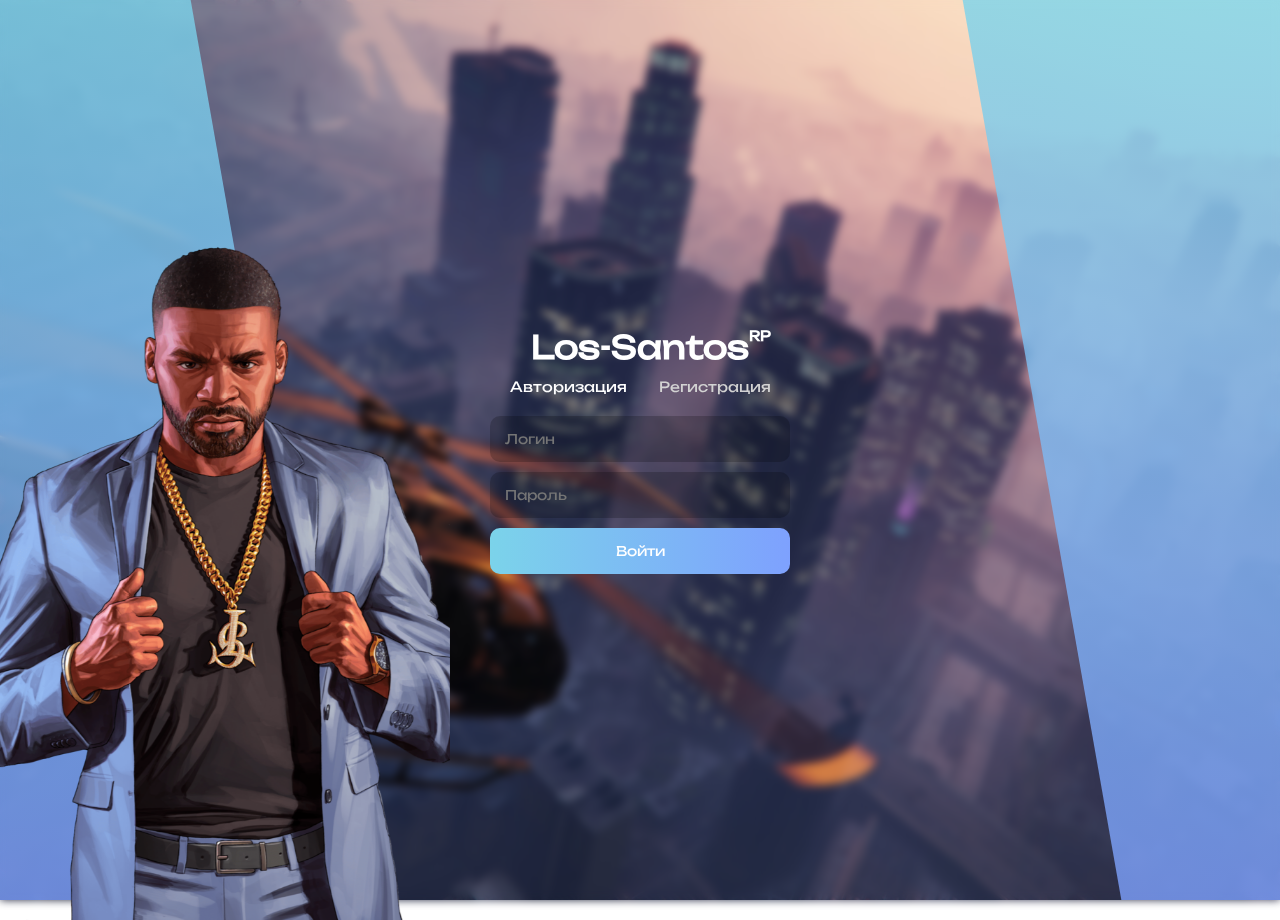
==== client_packages/cef/auth/index.html @ 6a450342 "register" ====
<!DOCTYPE html>
<html lang="ru">
    <head>
        <meta charset="UTF-8">
        <meta name="viewport" content="width=device-width, initial-scale=1.0">
        <link rel="stylesheet" href="css/auth.css">
        <title>CEF | REGISTER</title>
    </head>
    <body>
        <div class="character"></div>
        <div class="parallelogram left"></div>
        <div class="parallelogram right"></div>
        <div class="content">
            <h1 style="display: flex; position: relative;">Los-Santos<span style="font-size: 14px; position: absolute; left: 100%;">RP</span></h1>
            <div class="auth-buttons">
                <button id="login-btn" class="active">Авторизация</button>
                <button id="reg-btn">Регистрация</button>
            </div>
            <form id="login-form" class="auth" style="display: flex;">
                <input name="login" placeholder="Логин">
                <input name="password" placeholder="Пароль" type="password">
                <button onclick="onLoginButtonClick()" type="button">Войти</button>
            </form>
            <form id="reg-form" class="auth" style="display: none;">
                <input name="login" placeholder="Логин">
                <input name="email" placeholder="Почта">
                <input name="password" placeholder="Пароль" type="password">
                <input name="password-confirmation" placeholder="Подтверждение пароля" type="password">
                <button onclick="onRegisterButtonClick()" type="button">Зарегистрироваться</button>
            </form>
        </div>
        <script src="js/script.js"></script>
        <script>
            document.getElementById('login-btn').addEventListener('click', function() {
                document.getElementById('login-form').style.display = 'flex';
                document.getElementById('reg-form').style.display = 'none';
                this.classList.add('active');
                document.getElementById('reg-btn').classList.remove('active');
            });

            document.getElementById('reg-btn').addEventListener('click', function() {
                document.getElementById('login-form').style.display = 'none';
                document.getElementById('reg-form').style.display = 'flex';
                this.classList.add('active');
                document.getElementById('login-btn').classList.remove('active');
            });

            function onLoginButtonClick() {
                mp.trigger('closeBrowser');
            }
            function onRegisterButtonClick() {
                const form = document.getElementById('reg-form');
                const loginValue = form.elements['login'].value;
                const passwordValue = form.elements['password'].value;
                const passwordConfirmationValue = form.elements['password-confirmation'].value;
                const emailValue = form.elements['email'].value;

                const loginPattern = /^[a-zA-Z0-9]{4,24}$/;
                if(!loginValue.match(loginPattern)) return;

                const passwordPattern = /^[a-zA-Z0-9]{6,64}$/;
                if(!passwordValue.match(passwordPattern)) return;

                if(passwordValue !== passwordConfirmationValue) return;

                // const emailPattern = /^[A-Za-z0-9._%+-]+@[A-Za-z0-9.-]+\.[A-Za-z]{2,}$/;
                // if(!emailValue.match(emailPattern)) return;

                mp.trigger('CEF:CLIENT::REGISTER_BUTTON_CLICKED', loginValue, passwordValue, emailValue);
            }
        </script>
    </body>
</html>
---- client_packages/cef/auth/css/auth.css ----
@font-face {
    font-family: "Unbounded"; 
    src: url("../fonts/Unbounded.ttf") format("truetype"); 
    font-style: normal; 
    font-weight: normal; 
  } 
  * {
    font-family: 'Unbounded', sans-serif;
    color: white;
    box-sizing: border-box;
    transition: all .3s linear;
    margin: 0;
  }
  body {
    margin: 0;
    position: absolute;
    width: 100%;
    height: 100%;
    left: 0;
    top: 0;
    overflow: hidden;
    display: flex;
    flex-direction: column;
    align-items: center;
    justify-content: center;
    background: url("../img/screen-bg.jpg") no-repeat center center fixed;
    background-size: cover;
    background-repeat: no-repeat;
    will-change: transform; /* Для лучшей производительности */
    transition: transform 0.1s ease-out; /* Опционально: плавный переход */
  }
  body::before {
    z-index: 1;
    position: absolute;
    content: "";
    left: 0;
    top: 0;
    width: 100%;
    height: 100%;
    filter: blur(4px);
    background: url("../img/screen-bg.jpg") no-repeat center center fixed;
    background-size: cover;
    background-repeat: no-repeat;
  }
  .parallelogram {
    width: 450px;
    height: 100%;
    background: linear-gradient(180deg, rgba(123,211,234,.8) 0%, rgba(126,161,254,.8) 100%);
    transform: skew(10deg) translateX(-80px);
    position: absolute;
    overflow: hidden;
    z-index: 1;
  }
  .parallelogram.left {
    left: 0;
  }
  .parallelogram.right {
    right: -10%;
  }
  .character {
    position: absolute;
    z-index: 100;
    background-size: cover;
    background-repeat: no-repeat;
    bottom: -20px;
    left: 0;
    background-image: url("../img/franklin.png");
    width: 600px;
    height: 800px;
    background-position: center;
    will-change: transform; /* Добавьте это для лучшей производительности */
    transition: transform 0.1s ease-out; /* Опционально: добавьте плавность */
  }
  .content {
    display: flex;
    flex-direction: column;
    align-items: center;
    justify-content: center;
    text-align: center;
    gap: 10px;
    color: white;
    z-index: 2;
    position: relative;
    width: 300px;
  }
  .auth-buttons {
    display: flex;
    align-items: center;
    gap: 20px;
    justify-content: space-between;
  }
  .auth-buttons button {
    background: none;
    color: lightgray;
    outline: none;
    border: none;
    font-size: 14px;
    cursor: pointer;
  }
  .auth-buttons button.active {
    color: white;
  }
  form.auth {
    display: none;
    flex-direction: column;
    align-items: center;
    gap: 10px;
    width: 100%;
    margin-top: 10px;
  }
  form.auth input {
    padding: 15px;
    background-color: rgba(0, 0, 0, .2);
    width: 100%;
    outline: none;
    border: none;
    border-radius: 10px;

  }
  form.auth button {
    padding: 15px;
    width: 100%;
    border: none;
    outline: none;
    background: linear-gradient(90deg, rgba(123,211,234,1) 0%, rgba(126,161,254,1) 100%);
    border-radius: 10px;
    cursor: pointer;
  }
  form.auth button:hover {
    opacity: .8;
  }
  @media (max-width: 1500px) {
    .parallelogram {
      width: 350px;
    }
    .parallelogram.right {
      right: -15%;
    }
    .character {
      width: 500px;
      height: 700px;
      left: -50px;
    }
  }
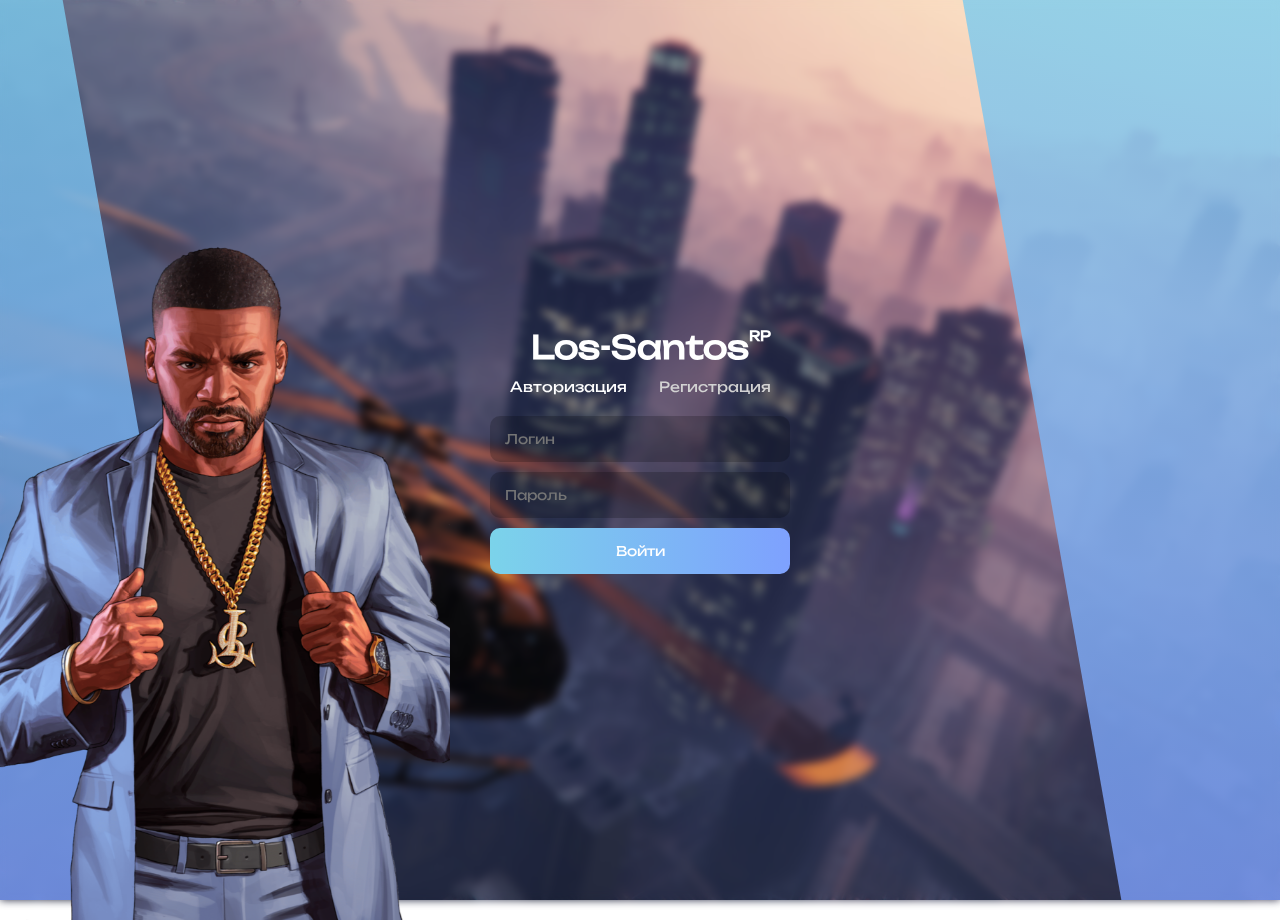
==== commit f57b0c65: "login" ====
--- a/client_packages/cef/auth/index.html
+++ b/client_packages/cef/auth/index.html
@@ -7,6 +7,7 @@
         <title>CEF | REGISTER</title>
     </head>
     <body>
+        
         <div class="character"></div>
         <div class="parallelogram left"></div>
         <div class="parallelogram right"></div>
@@ -19,18 +20,52 @@
             <form id="login-form" class="auth" style="display: flex;">
                 <input name="login" placeholder="Логин">
                 <input name="password" placeholder="Пароль" type="password">
-                <button onclick="onLoginButtonClick()" type="button">Войти</button>
+                <button id="login-submit" onclick="onLoginButtonClick()" type="button">Войти</button>
             </form>
             <form id="reg-form" class="auth" style="display: none;">
                 <input name="login" placeholder="Логин">
-                <input name="email" placeholder="Почта">
+                <input name="email" placeholder="Адрес электронной почты">
                 <input name="password" placeholder="Пароль" type="password">
                 <input name="password-confirmation" placeholder="Подтверждение пароля" type="password">
-                <button onclick="onRegisterButtonClick()" type="button">Зарегистрироваться</button>
+                <button id="register-submit" onclick="onRegisterButtonClick()" type="button">Зарегистрироваться</button>
             </form>
         </div>
-        <script src="js/script.js"></script>
+        <div class="notify" id="notify-block">
+            <span class="icon error" id="notify-error-icon">
+                <svg xmlns="http://www.w3.org/2000/svg" height="24px" viewBox="0 -960 960 960" width="24px" fill="#e8eaed">
+                    <path d="m256-200-56-56 224-224-224-224 56-56 224 224 224-224 56 56-224 224 224 224-56 56-224-224-224 224Z"/>
+                </svg>
+            </span>
+            <span class="icon success" id="notify-success-icon">
+                <svg xmlns="http://www.w3.org/2000/svg" height="24px" viewBox="0 -960 960 960" width="24px" fill="#e8eaed">
+                    <path d="M382-240 154-468l57-57 171 171 367-367 57 57-424 424Z"/>
+                </svg>
+            </span>
+            <p id="notify-message">Ошибка</p>
+        </div>
         <script>
+            let notifyTimer = null;
+            function setNotify(value, isSuccess) {
+                const notifySuccessIcon = document.getElementById('notify-success-icon');
+                const notifyErrorIcon = document.getElementById('notify-error-icon');
+                if (isSuccess) {
+                    notifyErrorIcon.style.display = 'none';
+                    notifySuccessIcon.style.display = 'flex';
+                } else {
+                    notifySuccessIcon.style.display = 'none';
+                    notifyErrorIcon.style.display = 'flex';
+                }
+
+                const notifyBlock = document.getElementById('notify-block');
+                const notifyContent = document.getElementById('notify-message');
+                notifyContent.textContent = value;
+                notifyBlock.style.opacity = 1;
+                notifyTimer = setTimeout(() => {
+                    notifyBlock.style.opacity = 0;
+                    clearTimeout(notifyTimer);
+                }, 3000);
+                
+            }
             document.getElementById('login-btn').addEventListener('click', function() {
                 document.getElementById('login-form').style.display = 'flex';
                 document.getElementById('reg-form').style.display = 'none';
@@ -46,7 +81,32 @@
             });
 
             function onLoginButtonClick() {
-                mp.trigger('closeBrowser');
+                const form = document.getElementById('login-form');
+                const loginValue = form.elements['login'].value;
+                const passwordValue = form.elements['password'].value;
+                const loginPattern = /^[a-zA-Z0-9]{0,}$/;
+                if(!loginValue.match(loginPattern)) {
+                    setNotify('Логин может состоять только из латинский символов и цифр', false);
+                    return;
+                }
+                if(loginValue.length < 4 || loginValue.length > 24) {
+                    setNotify('Длина логина не может быть менее 4 или более 24 символов', false);
+                    return;
+                } 
+                const passwordPattern = /^[a-zA-Z0-9]{0,}$/;
+                if(!passwordValue.match(passwordPattern)) {
+                    setNotify('Пароль может состоять только из латинский символов и цифр', false);
+                    return;
+                }
+
+                if(passwordValue.length < 6 || passwordValue.length > 64) {
+                    setNotify('Длина пароля не может быть менее 6 или более 64 символов', false);
+                    return;
+                }
+                const loginButton = document.getElementById('login-submit');
+                loginButton.textContent = 'ЗАГРУЗКА';
+                loginButton.disabled = true;
+                mp.trigger('CEF:CLIENT::LOGIN_BUTTON_CLICKED', loginValue, passwordValue);
             }
             function onRegisterButtonClick() {
                 const form = document.getElementById('reg-form');
@@ -55,19 +115,82 @@
                 const passwordConfirmationValue = form.elements['password-confirmation'].value;
                 const emailValue = form.elements['email'].value;
 
-                const loginPattern = /^[a-zA-Z0-9]{4,24}$/;
-                if(!loginValue.match(loginPattern)) return;
+                const loginPattern = /^[a-zA-Z0-9]{0,}$/;
+                if(!loginValue.match(loginPattern)) {
+                    setNotify('Логин может состоять только из латинский символов и цифр', false);
+                    return;
+                }
+                if(loginValue.length < 4 || loginValue.length > 24) {
+                    setNotify('Длина логина не может быть менее 4 или более 24 символов', false);
+                    return;
+                } 
 
-                const passwordPattern = /^[a-zA-Z0-9]{6,64}$/;
-                if(!passwordValue.match(passwordPattern)) return;
+                const passwordPattern = /^[a-zA-Z0-9]{0,}$/;
+                if(!passwordValue.match(passwordPattern)) {
+                    setNotify('Пароль может состоять только из латинский символов и цифр', false);
+                    return;
+                }
 
-                if(passwordValue !== passwordConfirmationValue) return;
+                if(passwordValue.length < 6 || passwordValue.length > 64) {
+                    setNotify('Длина пароля не может быть менее 6 или более 64 символов', false);
+                    return;
+                }
 
-                // const emailPattern = /^[A-Za-z0-9._%+-]+@[A-Za-z0-9.-]+\.[A-Za-z]{2,}$/;
-                // if(!emailValue.match(emailPattern)) return;
+                if(passwordValue !== passwordConfirmationValue) {
+                    setNotify('Пароли не совпадают', false);
+                    return;
+                }
+
+                const emailPattern = /^[A-Za-z0-9._%+-]+@[A-Za-z0-9.-]+\.[A-Za-z]{0,}$/;
+                if(!emailValue.match(emailPattern)) {
+                    setNotify('Некорректный адрес электронной почты', false);
+                    return;
+                }
+                
+                const registerButton = document.getElementById('register-submit');
+                registerButton.textContent = 'ЗАГРУЗКА';
+                registerButton.disabled = true;
 
                 mp.trigger('CEF:CLIENT::REGISTER_BUTTON_CLICKED', loginValue, passwordValue, emailValue);
             }
+            document.addEventListener('mousemove', function(e) {
+                const character = document.querySelector('.character');
+                const { clientX: mouseX, clientY: mouseY } = e;
+                
+                const { innerWidth: windowWidth, innerHeight: windowHeight } = window;
+                const { offsetWidth: charWidth, offsetHeight: charHeight } = character;
+
+                const charCenterX = charWidth / 2;
+                const charCenterY = charHeight / 2;
+                const windowCenterX = windowWidth / 2;
+                const windowCenterY = windowHeight / 2;
+                
+                const offsetX = (mouseX - windowCenterX) / windowCenterX * 5;
+                
+                character.style.transform = `translateX(${offsetX}px)`;
+            });
+            document.addEventListener('registerUserExists', function(e) {
+                setNotify('Пользователь с таким логином или почтой уже существует', false);
+                const registerButton = document.getElementById('register-submit');
+                registerButton.textContent = 'Зарегистрироваться';
+                registerButton.disabled = false;
+            });
+            document.addEventListener('registerUserSuccess', function(e) {
+                setNotify('Пользователь успешно зарегистрирован', true);
+                const registerButton = document.getElementById('register-submit');
+                registerButton.textContent = 'Зарегистрироваться';
+                registerButton.disabled = false;
+                document.getElementById('login-form').style.display = 'flex';
+                document.getElementById('reg-form').style.display = 'none';
+                this.classList.add('active');
+                document.getElementById('reg-btn').classList.remove('active');
+            });
+            document.addEventListener('loginUserFailed', function(e) {
+                setNotify('Неверный логин или пароль', false);
+                const loginButton = document.getElementById('login-submit');
+                loginButton.textContent = 'Войти';
+                loginButton.disabled = false;
+            })
         </script>
     </body>
 </html>
--- a/client_packages/cef/auth/css/auth.css
+++ b/client_packages/cef/auth/css/auth.css
@@ -43,19 +43,19 @@
     background-repeat: no-repeat;
   }
   .parallelogram {
-    width: 450px;
-    height: 100%;
+    width: 550px;
+    height: 120vh;
     background: linear-gradient(180deg, rgba(123,211,234,.8) 0%, rgba(126,161,254,.8) 100%);
-    transform: skew(10deg) translateX(-80px);
+    transform: skew(10deg) translate(-80px, -10vh);
     position: absolute;
     overflow: hidden;
     z-index: 1;
   }
   .parallelogram.left {
-    left: 0;
+    left: -10%;
   }
   .parallelogram.right {
-    right: -10%;
+    right: -15%;
   }
   .character {
     position: absolute;
@@ -141,4 +141,43 @@
       height: 700px;
       left: -50px;
     }
+  }
+  .notify {
+    position: fixed;
+    bottom: 40px;
+    left: 50%;
+    transform: translateX(-50%);
+    background-color: rgb(19, 19, 19);
+    padding: 20px;
+    z-index: 1000;
+    border-radius: 40px;
+    display: flex;
+    align-items: center;
+    gap: 10px;
+    transition: all .3s linear;
+    cursor: pointer;
+    opacity: 0;
+  }
+  .notify span.icon.error {
+    background-color: rgb(223, 0, 0);
+    display: none;
+    align-items: center;
+    justify-content: center;
+    border-radius: 100px;
+    padding: 2px;
+  }  
+  .notify span.icon.success {
+    background-color: green;
+    display: none;
+    align-items: center;
+    justify-content: center;
+    border-radius: 100px;
+    padding: 2px;
+  }
+  .notify p#message {
+    padding: 0 10px;
+  }
+  button:disabled {
+    pointer-events: none;
+    opacity: .8;
   }